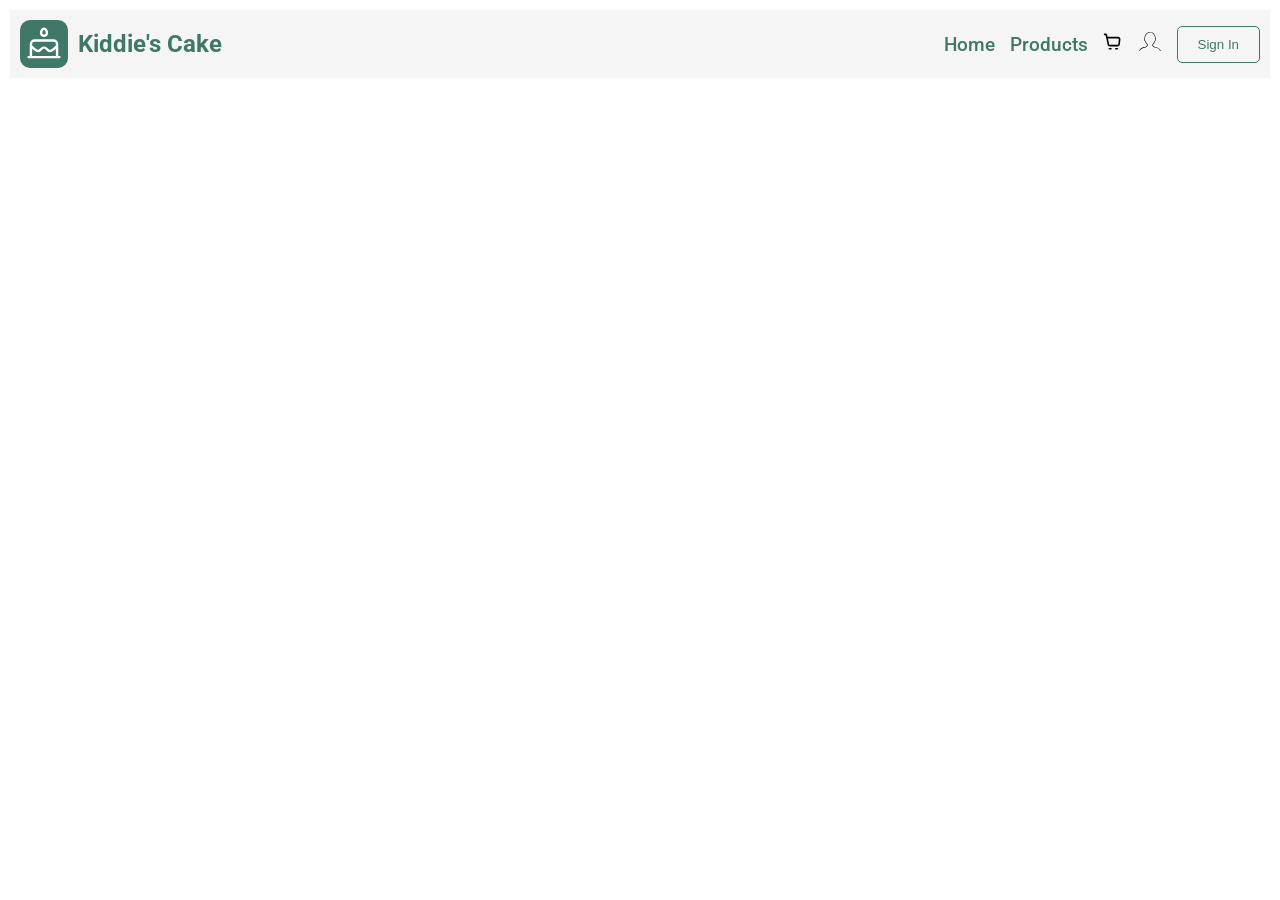
==== week3/index.html @ 2b9ae9e9 "class2: working on kiddie's cake header navigation" ====
<!doctype html>
<html lang="en">
  <head>
    <meta charset="UTF-8" />
    <meta name="viewport" content="width=device-width, initial-scale=1.0" />
    <title>Kiddie's Cake</title>
    <link rel="stylesheet" href="style.css" />

  </head>
  <body>
    <header>
      <div class="business-logo">
        <svg
          xmlns="http://www.w3.org/2000/svg"
          width="3em"
          height="3em"
          viewBox="0 0 16 16"
        >
          <path d="M0 0h16v16H0z" fill="none" />
          <path
            fill="#fff"
            d="M6.814 1.667C7.076 1.32 7.482 1 8 1s.924.32 1.186.667c.269.355.45.813.51 1.267c.06.45.01.96-.267 1.375C9.134 4.75 8.639 5 8 5c-.64 0-1.134-.25-1.429-.691c-.276-.416-.327-.926-.267-1.375c.06-.454.241-.912.51-1.267m.59 2.087c.08.12.236.246.596.246s.516-.125.596-.246c.099-.147.148-.387.108-.688a1.75 1.75 0 0 0-.315-.796C8.226 2.055 8.082 2 8 2s-.226.055-.389.27a1.75 1.75 0 0 0-.315.796c-.04.3.01.54.108.688M2 8a2 2 0 0 1 2-2h8a2 2 0 0 1 2 2v5h.5a.5.5 0 0 1 0 1h-13a.5.5 0 0 1 0-1H2zm1 5h10v-2.98q-.135.125-.28.254c-.32.284-.685.58-1.049.806c-.344.215-.763.42-1.171.42c-.728 0-1.192-.51-1.495-.844l-.062-.067C8.588 10.203 8.358 10 8 10s-.588.203-.943.589l-.062.067c-.303.334-.767.844-1.495.844c-.394 0-.807-.21-1.14-.421a9 9 0 0 1-1.049-.802A15 15 0 0 1 3 9.997zm0-4.4a17 17 0 0 0 .969.923c.306.267.629.524.924.71c.32.202.521.267.607.267c.258 0 .432-.166.821-.589l.003-.003C6.66 9.544 7.16 9 8 9s1.34.544 1.676.908l.003.003c.39.423.563.589.821.589c.11 0 .326-.07.641-.268a7 7 0 0 0 .916-.706a14 14 0 0 0 .943-.92V8a1 1 0 0 0-1-1H4a1 1 0 0 0-1 1z"
          />
        </svg>
        <h1>Kiddie's Cake</h1>
      </div>

      <!-- navigations -->
      <nav>
        <ul>
          <li>
            <a href="" class="">Home</a>
          </li>
          <li>
            <a href="">Products</a>
          </li>

          <li>
            <a href="">
              <svg
                xmlns="http://www.w3.org/2000/svg"
                width="1em"
                height="1em"
                viewBox="0 0 24 24"
              >
                <path d="M0 0h24v24H0z" fill="none" />
                <g
                  fill="none"
                  stroke="#000"
                  stroke-linejoin="round"
                  stroke-width="2"
                >
                  <path
                    d="M5 7h13.79a2 2 0 0 1 1.99 2.199l-.6 6A2 2 0 0 1 18.19 17H8.64a2 2 0 0 1-1.962-1.608z"
                  />
                  <path
                    stroke-linecap="round"
                    d="m5 7l-.81-3.243A1 1 0 0 0 3.22 3H2m6 18h2m6 0h2"
                  />
                </g>
              </svg>
            </a>
          </li>

          <li>
            <a href="">
              <svg
                xmlns="http://www.w3.org/2000/svg"
                width="1.25em"
                height="1em"
                viewBox="0 0 36 32"
              >
                <path d="M0 0h36v32H0z" fill="none" />
                <path
                  fill="#000"
                  d="M.5 31.983a.503.503 0 0 0 .612-.354c1.03-3.843 5.216-4.839 7.718-5.435c.627-.149 1.122-.267 1.444-.406c2.85-1.237 3.779-3.227 4.057-4.679a.5.5 0 0 0-.165-.473c-1.484-1.281-2.736-3.204-3.526-5.416a.5.5 0 0 0-.103-.171c-1.045-1.136-1.645-2.337-1.645-3.294c0-.559.211-.934.686-1.217a.5.5 0 0 0 .243-.408C10.042 5.036 13.67 1.026 18.12 1l.107.007c4.472.062 8.077 4.158 8.206 9.324a.5.5 0 0 0 .178.369c.313.265.459.601.459 1.057c0 .801-.427 1.786-1.201 2.772a.5.5 0 0 0-.084.158c-.8 2.536-2.236 4.775-3.938 6.145a.5.5 0 0 0-.178.483c.278 1.451 1.207 3.44 4.057 4.679c.337.146.86.26 1.523.403c2.477.536 6.622 1.435 7.639 5.232a.5.5 0 0 0 .966-.26c-1.175-4.387-5.871-5.404-8.393-5.95c-.585-.127-1.09-.236-1.336-.344c-1.86-.808-3.006-2.039-3.411-3.665c1.727-1.483 3.172-3.771 3.998-6.337c.877-1.14 1.359-2.314 1.359-3.317c0-.669-.216-1.227-.644-1.663C27.189 4.489 23.19.076 18.227.005l-.149-.002c-4.873.026-8.889 4.323-9.24 9.83c-.626.46-.944 1.105-.944 1.924c0 1.183.669 2.598 1.84 3.896c.809 2.223 2.063 4.176 3.556 5.543c-.403 1.632-1.55 2.867-3.414 3.676c-.241.105-.721.22-1.277.352c-2.541.604-7.269 1.729-8.453 6.147a.5.5 0 0 0 .354.612"
                />
              </svg>
            </a>
          </li>
          <li>
            <button class="btn btn-ghost">Sign In</button>
          </li>
        </ul>
      </nav>
    </header>
  </body>
</html>
---- week3/style.css ----
@import url('https://fonts.googleapis.com/css2?family=Roboto:ital,wght@0,100..900;1,100..900&display=swap');

* {
  padding: 0;
  margin: 0;
  box-sizing: border-box;
}

:root{
  --color-primary: #3f7869;
}


/* reusables stayles */
.btn{
  display: inline-block;
  padding: 10px 20px;
  background-color: var(--color-primary);
  color: #fff;
  text-decoration: none;
  border-radius: 5px;
  border: none;
}
.btn-ghost{
  background-color: transparent;
  color: var(--color-primary);
  border: 1px solid var(--color-primary);
}


body {
  font-size: 16px;
  padding: 10px;
  font-family: "Roboto", sans-serif;
  font-optical-sizing: auto;
  font-weight: 400;
  font-style: normal;
  font-variation-settings: "wdth" 100;
}

header {
  padding: 10px;
  display: flex;
  justify-content: space-between;
  align-items: center;
  background-color: #f5f5f5;
}
header a {
  font-size: 2rem;
}
.business-logo{
  display: flex;
  align-items: center;
  gap: 10px;
}
.business-logo svg{
  background-color: var(--color-primary);
  border-radius: 10px;
  padding: 5px
}
.business-logo h1{
  font-size: 1.5rem;
  color: var(--color-primary);
}

nav ul{
  display: flex;
  gap: 15px;
}

nav ul li{
  list-style: none;
  display: inline-block;
  align-self: center;
}

nav ul li a{
  text-decoration: none;
  color: var(--color-primary);
  font-size: 1.2rem;
  font-weight: 500;
  /* transition: all 0.3s ease-in-out; */
}
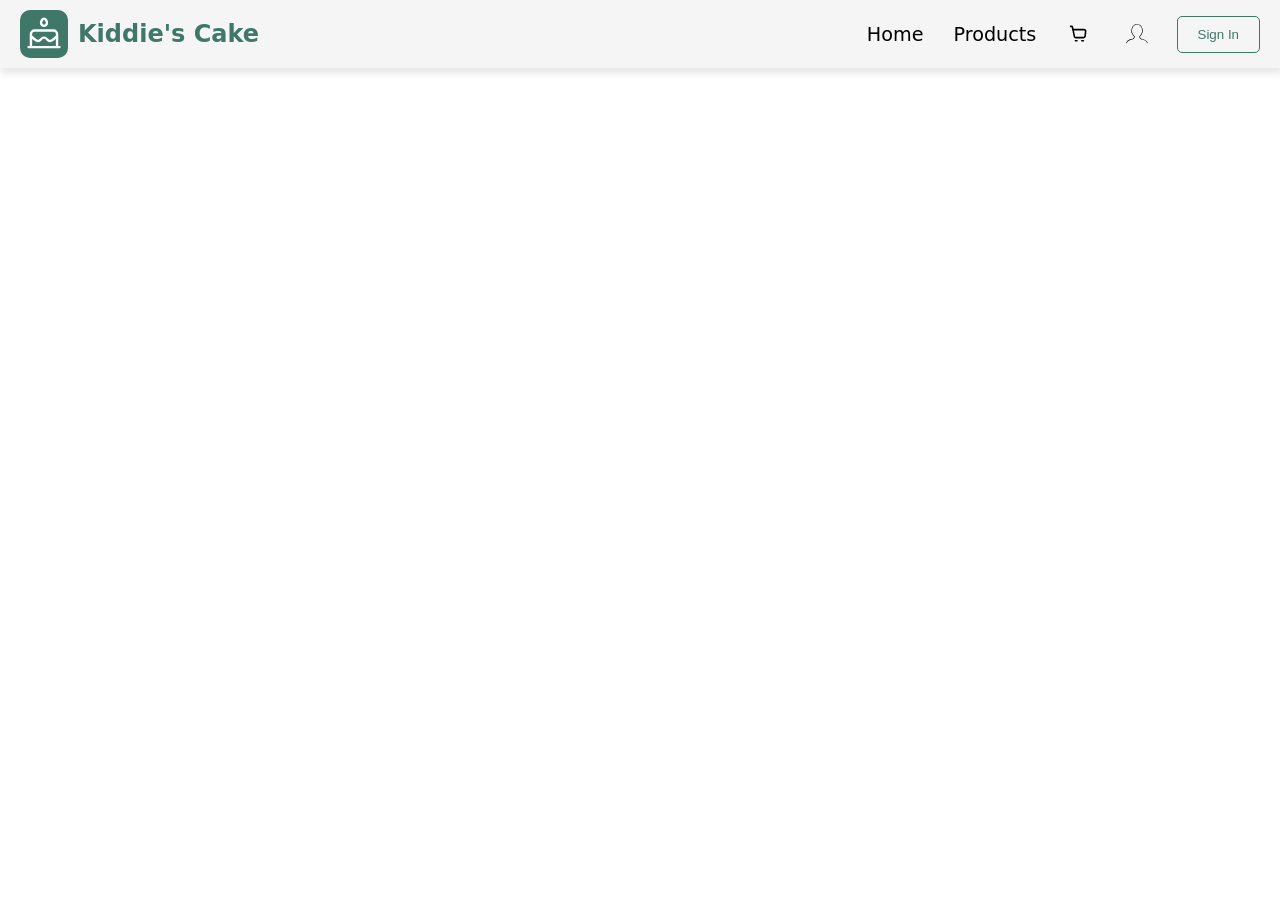
==== commit 5bdfeab3: "class3: psudo classes and element" ====
--- a/week3/index.html
+++ b/week3/index.html
@@ -5,84 +5,84 @@
     <meta name="viewport" content="width=device-width, initial-scale=1.0" />
     <title>Kiddie's Cake</title>
     <link rel="stylesheet" href="style.css" />
-
   </head>
   <body>
     <header>
-      <div class="business-logo">
-        <svg
-          xmlns="http://www.w3.org/2000/svg"
-          width="3em"
-          height="3em"
-          viewBox="0 0 16 16"
-        >
-          <path d="M0 0h16v16H0z" fill="none" />
-          <path
-            fill="#fff"
-            d="M6.814 1.667C7.076 1.32 7.482 1 8 1s.924.32 1.186.667c.269.355.45.813.51 1.267c.06.45.01.96-.267 1.375C9.134 4.75 8.639 5 8 5c-.64 0-1.134-.25-1.429-.691c-.276-.416-.327-.926-.267-1.375c.06-.454.241-.912.51-1.267m.59 2.087c.08.12.236.246.596.246s.516-.125.596-.246c.099-.147.148-.387.108-.688a1.75 1.75 0 0 0-.315-.796C8.226 2.055 8.082 2 8 2s-.226.055-.389.27a1.75 1.75 0 0 0-.315.796c-.04.3.01.54.108.688M2 8a2 2 0 0 1 2-2h8a2 2 0 0 1 2 2v5h.5a.5.5 0 0 1 0 1h-13a.5.5 0 0 1 0-1H2zm1 5h10v-2.98q-.135.125-.28.254c-.32.284-.685.58-1.049.806c-.344.215-.763.42-1.171.42c-.728 0-1.192-.51-1.495-.844l-.062-.067C8.588 10.203 8.358 10 8 10s-.588.203-.943.589l-.062.067c-.303.334-.767.844-1.495.844c-.394 0-.807-.21-1.14-.421a9 9 0 0 1-1.049-.802A15 15 0 0 1 3 9.997zm0-4.4a17 17 0 0 0 .969.923c.306.267.629.524.924.71c.32.202.521.267.607.267c.258 0 .432-.166.821-.589l.003-.003C6.66 9.544 7.16 9 8 9s1.34.544 1.676.908l.003.003c.39.423.563.589.821.589c.11 0 .326-.07.641-.268a7 7 0 0 0 .916-.706a14 14 0 0 0 .943-.92V8a1 1 0 0 0-1-1H4a1 1 0 0 0-1 1z"
-          />
-        </svg>
-        <h1>Kiddie's Cake</h1>
-      </div>
-
-      <!-- navigations -->
-      <nav>
-        <ul>
-          <li>
-            <a href="" class="">Home</a>
-          </li>
-          <li>
-            <a href="">Products</a>
-          </li>
-
-          <li>
-            <a href="">
-              <svg
-                xmlns="http://www.w3.org/2000/svg"
-                width="1em"
-                height="1em"
-                viewBox="0 0 24 24"
-              >
-                <path d="M0 0h24v24H0z" fill="none" />
-                <g
-                  fill="none"
-                  stroke="#000"
-                  stroke-linejoin="round"
-                  stroke-width="2"
+        
+        <div class="business-logo">
+          <svg
+            xmlns="http://www.w3.org/2000/svg"
+            width="3em"
+            height="3em"
+            viewBox="0 0 16 16"
+          >
+            <path d="M0 0h16v16H0z" fill="none" />
+            <path
+              fill="#fff"
+              d="M6.814 1.667C7.076 1.32 7.482 1 8 1s.924.32 1.186.667c.269.355.45.813.51 1.267c.06.45.01.96-.267 1.375C9.134 4.75 8.639 5 8 5c-.64 0-1.134-.25-1.429-.691c-.276-.416-.327-.926-.267-1.375c.06-.454.241-.912.51-1.267m.59 2.087c.08.12.236.246.596.246s.516-.125.596-.246c.099-.147.148-.387.108-.688a1.75 1.75 0 0 0-.315-.796C8.226 2.055 8.082 2 8 2s-.226.055-.389.27a1.75 1.75 0 0 0-.315.796c-.04.3.01.54.108.688M2 8a2 2 0 0 1 2-2h8a2 2 0 0 1 2 2v5h.5a.5.5 0 0 1 0 1h-13a.5.5 0 0 1 0-1H2zm1 5h10v-2.98q-.135.125-.28.254c-.32.284-.685.58-1.049.806c-.344.215-.763.42-1.171.42c-.728 0-1.192-.51-1.495-.844l-.062-.067C8.588 10.203 8.358 10 8 10s-.588.203-.943.589l-.062.067c-.303.334-.767.844-1.495.844c-.394 0-.807-.21-1.14-.421a9 9 0 0 1-1.049-.802A15 15 0 0 1 3 9.997zm0-4.4a17 17 0 0 0 .969.923c.306.267.629.524.924.71c.32.202.521.267.607.267c.258 0 .432-.166.821-.589l.003-.003C6.66 9.544 7.16 9 8 9s1.34.544 1.676.908l.003.003c.39.423.563.589.821.589c.11 0 .326-.07.641-.268a7 7 0 0 0 .916-.706a14 14 0 0 0 .943-.92V8a1 1 0 0 0-1-1H4a1 1 0 0 0-1 1z"
+            />
+          </svg>
+          <h1 class="">Kiddie's Cake</h1>
+        </div>
+  
+        <!-- navigations -->
+        <nav>
+          <ul>
+            <li>
+              <a href="" class="">Home</a>
+            </li>
+            <li>
+              <a href="">Products</a>
+            </li>
+  
+            <li>
+              <a href="" class="box-hover">
+                <svg
+                  xmlns="http://www.w3.org/2000/svg"
+                  width="1em"
+                  height="1em"
+                  viewBox="0 0 24 24"
                 >
+                  <path d="M0 0h24v24H0z" fill="none" />
+                  <g
+                    fill="none"
+                    stroke="#000"
+                    stroke-linejoin="round"
+                    stroke-width="2"
+                  >
+                    <path
+                      d="M5 7h13.79a2 2 0 0 1 1.99 2.199l-.6 6A2 2 0 0 1 18.19 17H8.64a2 2 0 0 1-1.962-1.608z"
+                    />
+                    <path
+                      stroke-linecap="round"
+                      d="m5 7l-.81-3.243A1 1 0 0 0 3.22 3H2m6 18h2m6 0h2"
+                    />
+                  </g>
+                </svg>
+              </a>
+            </li>
+  
+            <li>
+              <a href="" class="box-hover">
+                <svg
+                  xmlns="http://www.w3.org/2000/svg"
+                  width="1.25em"
+                  height="1em"
+                  viewBox="0 0 36 32"
+                >
+                  <path d="M0 0h36v32H0z" fill="none" />
                   <path
-                    d="M5 7h13.79a2 2 0 0 1 1.99 2.199l-.6 6A2 2 0 0 1 18.19 17H8.64a2 2 0 0 1-1.962-1.608z"
+                    fill="#000"
+                    d="M.5 31.983a.503.503 0 0 0 .612-.354c1.03-3.843 5.216-4.839 7.718-5.435c.627-.149 1.122-.267 1.444-.406c2.85-1.237 3.779-3.227 4.057-4.679a.5.5 0 0 0-.165-.473c-1.484-1.281-2.736-3.204-3.526-5.416a.5.5 0 0 0-.103-.171c-1.045-1.136-1.645-2.337-1.645-3.294c0-.559.211-.934.686-1.217a.5.5 0 0 0 .243-.408C10.042 5.036 13.67 1.026 18.12 1l.107.007c4.472.062 8.077 4.158 8.206 9.324a.5.5 0 0 0 .178.369c.313.265.459.601.459 1.057c0 .801-.427 1.786-1.201 2.772a.5.5 0 0 0-.084.158c-.8 2.536-2.236 4.775-3.938 6.145a.5.5 0 0 0-.178.483c.278 1.451 1.207 3.44 4.057 4.679c.337.146.86.26 1.523.403c2.477.536 6.622 1.435 7.639 5.232a.5.5 0 0 0 .966-.26c-1.175-4.387-5.871-5.404-8.393-5.95c-.585-.127-1.09-.236-1.336-.344c-1.86-.808-3.006-2.039-3.411-3.665c1.727-1.483 3.172-3.771 3.998-6.337c.877-1.14 1.359-2.314 1.359-3.317c0-.669-.216-1.227-.644-1.663C27.189 4.489 23.19.076 18.227.005l-.149-.002c-4.873.026-8.889 4.323-9.24 9.83c-.626.46-.944 1.105-.944 1.924c0 1.183.669 2.598 1.84 3.896c.809 2.223 2.063 4.176 3.556 5.543c-.403 1.632-1.55 2.867-3.414 3.676c-.241.105-.721.22-1.277.352c-2.541.604-7.269 1.729-8.453 6.147a.5.5 0 0 0 .354.612"
                   />
-                  <path
-                    stroke-linecap="round"
-                    d="m5 7l-.81-3.243A1 1 0 0 0 3.22 3H2m6 18h2m6 0h2"
-                  />
-                </g>
-              </svg>
-            </a>
-          </li>
-
-          <li>
-            <a href="">
-              <svg
-                xmlns="http://www.w3.org/2000/svg"
-                width="1.25em"
-                height="1em"
-                viewBox="0 0 36 32"
-              >
-                <path d="M0 0h36v32H0z" fill="none" />
-                <path
-                  fill="#000"
-                  d="M.5 31.983a.503.503 0 0 0 .612-.354c1.03-3.843 5.216-4.839 7.718-5.435c.627-.149 1.122-.267 1.444-.406c2.85-1.237 3.779-3.227 4.057-4.679a.5.5 0 0 0-.165-.473c-1.484-1.281-2.736-3.204-3.526-5.416a.5.5 0 0 0-.103-.171c-1.045-1.136-1.645-2.337-1.645-3.294c0-.559.211-.934.686-1.217a.5.5 0 0 0 .243-.408C10.042 5.036 13.67 1.026 18.12 1l.107.007c4.472.062 8.077 4.158 8.206 9.324a.5.5 0 0 0 .178.369c.313.265.459.601.459 1.057c0 .801-.427 1.786-1.201 2.772a.5.5 0 0 0-.084.158c-.8 2.536-2.236 4.775-3.938 6.145a.5.5 0 0 0-.178.483c.278 1.451 1.207 3.44 4.057 4.679c.337.146.86.26 1.523.403c2.477.536 6.622 1.435 7.639 5.232a.5.5 0 0 0 .966-.26c-1.175-4.387-5.871-5.404-8.393-5.95c-.585-.127-1.09-.236-1.336-.344c-1.86-.808-3.006-2.039-3.411-3.665c1.727-1.483 3.172-3.771 3.998-6.337c.877-1.14 1.359-2.314 1.359-3.317c0-.669-.216-1.227-.644-1.663C27.189 4.489 23.19.076 18.227.005l-.149-.002c-4.873.026-8.889 4.323-9.24 9.83c-.626.46-.944 1.105-.944 1.924c0 1.183.669 2.598 1.84 3.896c.809 2.223 2.063 4.176 3.556 5.543c-.403 1.632-1.55 2.867-3.414 3.676c-.241.105-.721.22-1.277.352c-2.541.604-7.269 1.729-8.453 6.147a.5.5 0 0 0 .354.612"
-                />
-              </svg>
-            </a>
-          </li>
-          <li>
-            <button class="btn btn-ghost">Sign In</button>
-          </li>
-        </ul>
-      </nav>
+                </svg>
+              </a>
+            </li>
+            <li>
+              <button class="btn btn-ghost">Sign In</button>
+            </li>
+          </ul>
+        </nav>
     </header>
   </body>
 </html>
--- a/week3/style.css
+++ b/week3/style.css
@@ -1,4 +1,4 @@
-@import url('https://fonts.googleapis.com/css2?family=Roboto:ital,wght@0,100..900;1,100..900&display=swap');
+@import url("https://fonts.googleapis.com/css2?family=Roboto:ital,wght@0,100..900;1,100..900&display=swap");
 
 * {
   padding: 0;
@@ -6,31 +6,22 @@
   box-sizing: border-box;
 }
 
+/* :root {
+  --color-primary: #3f7869;
+} */
+
 :root{
   --color-primary: #3f7869;
+  --secindary-color: #ffca1d;
+  --neutral-color: #ffffff;
+  --black: #000000;
+
+  --rounded-sm: 5px;
+  --rounded-md: 10px;
+  --rounded-full: 9999px;
 }
 
-
-/* reusables stayles */
-.btn{
-  display: inline-block;
-  padding: 10px 20px;
-  background-color: var(--color-primary);
-  color: #fff;
-  text-decoration: none;
-  border-radius: 5px;
-  border: none;
-}
-.btn-ghost{
-  background-color: transparent;
-  color: var(--color-primary);
-  border: 1px solid var(--color-primary);
-}
-
-
-body {
-  font-size: 16px;
-  padding: 10px;
+.roboto {
   font-family: "Roboto", sans-serif;
   font-optical-sizing: auto;
   font-weight: 400;
@@ -38,47 +29,105 @@
   font-variation-settings: "wdth" 100;
 }
 
+/* reusables styles */
+.btn {
+  display: inline-block;
+  padding: 10px 20px;
+  background-color: var(--color-primary);
+  color: var(--neutral-color);
+  text-decoration: none;
+  border-radius: 5px;
+  border: none;
+}
+.btn-ghost {
+  background-color: transparent;
+  color: var(--color-primary);
+  border: 1px solid var(--color-primary);
+}
+
+
+html {
+  font-family:
+    ui-sans-serif,
+    system-ui,
+    sans-serif,
+    "Apple Color Emoji",
+    "Segoe UI Emoji",
+    Segoe UI Symbol,
+    "Noto Color Emoji";
+}
+
+body {
+  font-size: 16px;
+  font-optical-sizing: auto;
+  font-style: normal;
+  font-variation-settings: "wdth" 100;
+}
+
 header {
-  padding: 10px;
+  padding: 10px 20px;
   display: flex;
   justify-content: space-between;
   align-items: center;
   background-color: #f5f5f5;
+  box-shadow: 2px 3px 8px 2px #e5e5e5;
 }
 header a {
   font-size: 2rem;
 }
-.business-logo{
+.business-logo {
   display: flex;
   align-items: center;
   gap: 10px;
 }
-.business-logo svg{
+.business-logo svg {
   background-color: var(--color-primary);
   border-radius: 10px;
-  padding: 5px
+  padding: 5px;
 }
-.business-logo h1{
+.business-logo h1 {
   font-size: 1.5rem;
   color: var(--color-primary);
 }
+/* nav{
+  display: flex;
+  justify-self: flex-end;
+} */
 
-nav ul{
+nav ul {
   display: flex;
-  gap: 15px;
+  gap: 20px;
 }
 
-nav ul li{
+nav ul li {
   list-style: none;
   display: inline-block;
   align-self: center;
 }
 
-nav ul li a{
+nav ul li a {
   text-decoration: none;
-  color: var(--color-primary);
+  color: var(--black);
   font-size: 1.2rem;
   font-weight: 500;
-  /* transition: all 0.3s ease-in-out; */
+  /* transition: color 0.3s ease, font-weight 0.5s ease-in-out; */
+  transition: all 0.3s ease-in-out;
+  padding: 5px
+}
+nav ul li a:hover{
+  color: var(--color-primary);
 }
 
+.box-hover{
+  display: flex;
+  justify-content: center;
+  align-items: center;
+  padding: 8px;
+  transition: all 0.3s ease-in-out;
+  border-radius: var(--rounded-sm);
+}
+
+.box-hover:hover{
+  background-color: var(--secindary-color);
+}
+
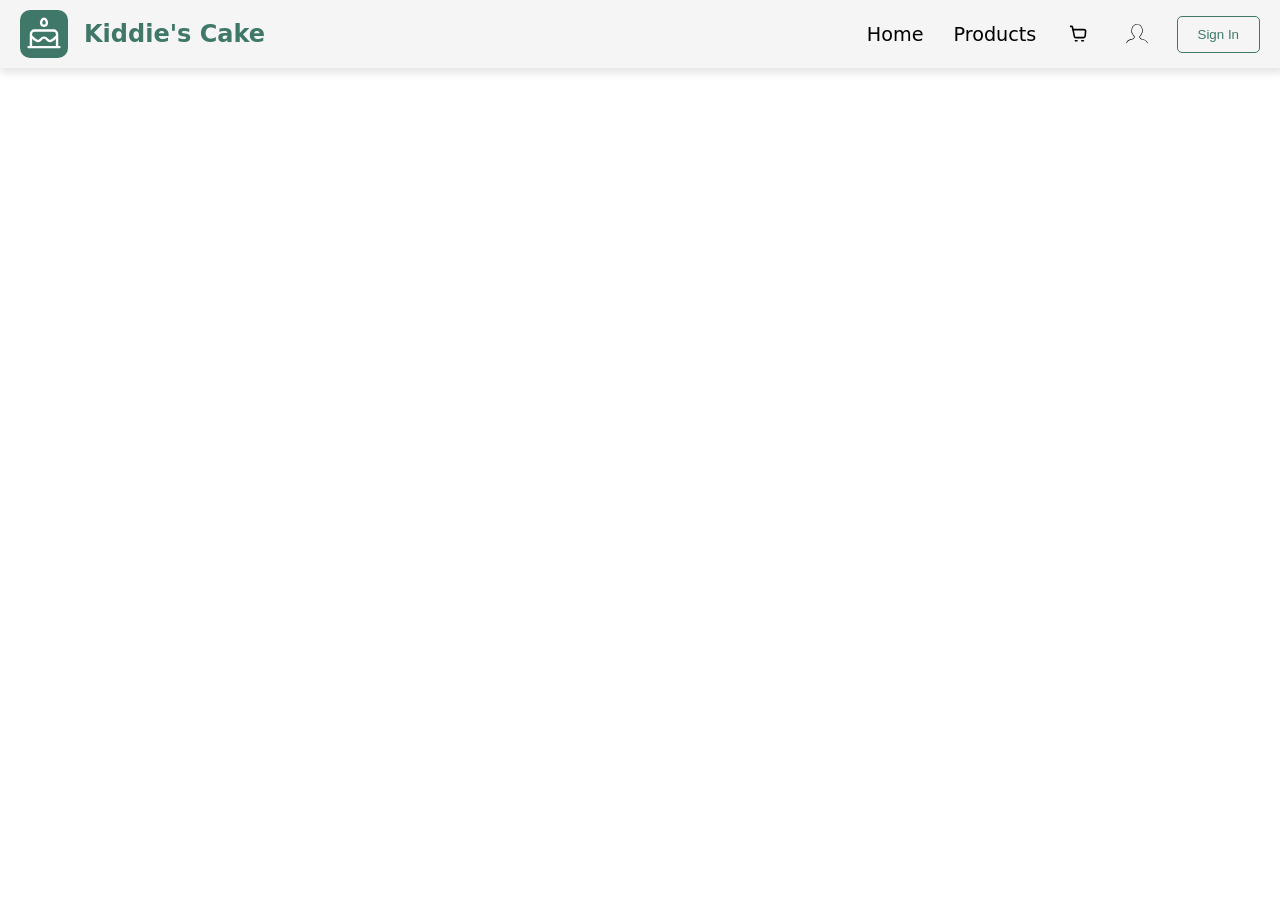
==== commit 8b02af0a: "class5: responsiveness" ====
--- a/week3/index.html
+++ b/week3/index.html
@@ -8,8 +8,8 @@
   </head>
   <body>
     <header>
-        
-        <div class="business-logo">
+      <div class="business-logo">
+        <div class="flex gap-1">
           <svg
             xmlns="http://www.w3.org/2000/svg"
             width="3em"
@@ -24,65 +24,81 @@
           </svg>
           <h1 class="">Kiddie's Cake</h1>
         </div>
-  
-        <!-- navigations -->
-        <nav>
-          <ul>
-            <li>
-              <a href="" class="">Home</a>
-            </li>
-            <li>
-              <a href="">Products</a>
-            </li>
-  
-            <li>
-              <a href="" class="box-hover">
-                <svg
-                  xmlns="http://www.w3.org/2000/svg"
-                  width="1em"
-                  height="1em"
-                  viewBox="0 0 24 24"
+
+        <div class="menu hidden">
+          <svg
+            xmlns="http://www.w3.org/2000/svg"
+            width="2em"
+            height="2em"
+            viewBox="0 0 512 512"
+          >
+            <path d="M0 0h512v512H0z" fill="none" />
+            <path
+              fill="#fff"
+              d="M80 96h352v32H80zm0 144h352v32H80zm0 144h352v32H80z"
+            />
+          </svg>
+        </div>
+      </div>
+
+      <!-- navigations -->
+      <nav id="nav_links" class="">
+        <ul>
+          <li>
+            <a href="" class="pseudo-underline">Home</a>
+          </li>
+          <li>
+            <a href="" class="pseudo-underline">Products</a>
+          </li>
+
+          <li>
+            <a href="" class="box-hover">
+              <svg
+                xmlns="http://www.w3.org/2000/svg"
+                width="1em"
+                height="1em"
+                viewBox="0 0 24 24"
+              >
+                <path d="M0 0h24v24H0z" fill="none" />
+                <g
+                  fill="none"
+                  stroke="#000"
+                  stroke-linejoin="round"
+                  stroke-width="2"
                 >
-                  <path d="M0 0h24v24H0z" fill="none" />
-                  <g
-                    fill="none"
-                    stroke="#000"
-                    stroke-linejoin="round"
-                    stroke-width="2"
-                  >
-                    <path
-                      d="M5 7h13.79a2 2 0 0 1 1.99 2.199l-.6 6A2 2 0 0 1 18.19 17H8.64a2 2 0 0 1-1.962-1.608z"
-                    />
-                    <path
-                      stroke-linecap="round"
-                      d="m5 7l-.81-3.243A1 1 0 0 0 3.22 3H2m6 18h2m6 0h2"
-                    />
-                  </g>
-                </svg>
-              </a>
-            </li>
-  
-            <li>
-              <a href="" class="box-hover">
-                <svg
-                  xmlns="http://www.w3.org/2000/svg"
-                  width="1.25em"
-                  height="1em"
-                  viewBox="0 0 36 32"
-                >
-                  <path d="M0 0h36v32H0z" fill="none" />
                   <path
-                    fill="#000"
-                    d="M.5 31.983a.503.503 0 0 0 .612-.354c1.03-3.843 5.216-4.839 7.718-5.435c.627-.149 1.122-.267 1.444-.406c2.85-1.237 3.779-3.227 4.057-4.679a.5.5 0 0 0-.165-.473c-1.484-1.281-2.736-3.204-3.526-5.416a.5.5 0 0 0-.103-.171c-1.045-1.136-1.645-2.337-1.645-3.294c0-.559.211-.934.686-1.217a.5.5 0 0 0 .243-.408C10.042 5.036 13.67 1.026 18.12 1l.107.007c4.472.062 8.077 4.158 8.206 9.324a.5.5 0 0 0 .178.369c.313.265.459.601.459 1.057c0 .801-.427 1.786-1.201 2.772a.5.5 0 0 0-.084.158c-.8 2.536-2.236 4.775-3.938 6.145a.5.5 0 0 0-.178.483c.278 1.451 1.207 3.44 4.057 4.679c.337.146.86.26 1.523.403c2.477.536 6.622 1.435 7.639 5.232a.5.5 0 0 0 .966-.26c-1.175-4.387-5.871-5.404-8.393-5.95c-.585-.127-1.09-.236-1.336-.344c-1.86-.808-3.006-2.039-3.411-3.665c1.727-1.483 3.172-3.771 3.998-6.337c.877-1.14 1.359-2.314 1.359-3.317c0-.669-.216-1.227-.644-1.663C27.189 4.489 23.19.076 18.227.005l-.149-.002c-4.873.026-8.889 4.323-9.24 9.83c-.626.46-.944 1.105-.944 1.924c0 1.183.669 2.598 1.84 3.896c.809 2.223 2.063 4.176 3.556 5.543c-.403 1.632-1.55 2.867-3.414 3.676c-.241.105-.721.22-1.277.352c-2.541.604-7.269 1.729-8.453 6.147a.5.5 0 0 0 .354.612"
+                    d="M5 7h13.79a2 2 0 0 1 1.99 2.199l-.6 6A2 2 0 0 1 18.19 17H8.64a2 2 0 0 1-1.962-1.608z"
                   />
-                </svg>
-              </a>
-            </li>
-            <li>
-              <button class="btn btn-ghost">Sign In</button>
-            </li>
-          </ul>
-        </nav>
+                  <path
+                    stroke-linecap="round"
+                    d="m5 7l-.81-3.243A1 1 0 0 0 3.22 3H2m6 18h2m6 0h2"
+                  />
+                </g>
+              </svg>
+            </a>
+          </li>
+
+          <li>
+            <a href="" class="box-hover">
+              <svg
+                xmlns="http://www.w3.org/2000/svg"
+                width="1.25em"
+                height="1em"
+                viewBox="0 0 36 32"
+              >
+                <path d="M0 0h36v32H0z" fill="none" />
+                <path
+                  fill="#000"
+                  d="M.5 31.983a.503.503 0 0 0 .612-.354c1.03-3.843 5.216-4.839 7.718-5.435c.627-.149 1.122-.267 1.444-.406c2.85-1.237 3.779-3.227 4.057-4.679a.5.5 0 0 0-.165-.473c-1.484-1.281-2.736-3.204-3.526-5.416a.5.5 0 0 0-.103-.171c-1.045-1.136-1.645-2.337-1.645-3.294c0-.559.211-.934.686-1.217a.5.5 0 0 0 .243-.408C10.042 5.036 13.67 1.026 18.12 1l.107.007c4.472.062 8.077 4.158 8.206 9.324a.5.5 0 0 0 .178.369c.313.265.459.601.459 1.057c0 .801-.427 1.786-1.201 2.772a.5.5 0 0 0-.084.158c-.8 2.536-2.236 4.775-3.938 6.145a.5.5 0 0 0-.178.483c.278 1.451 1.207 3.44 4.057 4.679c.337.146.86.26 1.523.403c2.477.536 6.622 1.435 7.639 5.232a.5.5 0 0 0 .966-.26c-1.175-4.387-5.871-5.404-8.393-5.95c-.585-.127-1.09-.236-1.336-.344c-1.86-.808-3.006-2.039-3.411-3.665c1.727-1.483 3.172-3.771 3.998-6.337c.877-1.14 1.359-2.314 1.359-3.317c0-.669-.216-1.227-.644-1.663C27.189 4.489 23.19.076 18.227.005l-.149-.002c-4.873.026-8.889 4.323-9.24 9.83c-.626.46-.944 1.105-.944 1.924c0 1.183.669 2.598 1.84 3.896c.809 2.223 2.063 4.176 3.556 5.543c-.403 1.632-1.55 2.867-3.414 3.676c-.241.105-.721.22-1.277.352c-2.541.604-7.269 1.729-8.453 6.147a.5.5 0 0 0 .354.612"
+                />
+              </svg>
+            </a>
+          </li>
+          <li>
+            <button class="btn btn-ghost">Sign In</button>
+          </li>
+        </ul>
+      </nav>
     </header>
   </body>
 </html>
--- a/week3/style.css
+++ b/week3/style.css
@@ -6,15 +6,12 @@
   box-sizing: border-box;
 }
 
-/* :root {
-  --color-primary: #3f7869;
-} */
-
-:root{
-  --color-primary: #3f7869;
-  --secindary-color: #ffca1d;
+:root {
+  --primary-color: #3f7869;
+  --secondary-color: #f5c115;
   --neutral-color: #ffffff;
   --black: #000000;
+  --danger: #dc3545;
 
   --rounded-sm: 5px;
   --rounded-md: 10px;
@@ -30,10 +27,12 @@
 }
 
 /* reusables styles */
+
+/* button styles */
 .btn {
   display: inline-block;
   padding: 10px 20px;
-  background-color: var(--color-primary);
+  background-color: var(--primary-color);
   color: var(--neutral-color);
   text-decoration: none;
   border-radius: 5px;
@@ -41,10 +40,46 @@
 }
 .btn-ghost {
   background-color: transparent;
-  color: var(--color-primary);
-  border: 1px solid var(--color-primary);
-}
-
+  color: var(--primary-color);
+  border: 1px solid var(--primary-color);
+}
+.btn-ghost:hover {
+  background-color: var(--secondary-color);
+  color: var(--neutral-color);
+}
+.btn-secondary {
+  background-color: var(--secondary-color);
+  color: var(--black);
+}
+.btn-secondary:hover {
+  background-color: var(--primary-color);
+  color: var(--neutral-color);
+}
+.btn-danger {
+  border: 1px solid var(--danger);
+  background-color: transparent;
+  color: var(--danger);
+}
+.btn-danger:hover {
+  background-color: #c82333;
+  color: var(--neutral-color);
+}
+.btn-rounded-full {
+  border-radius: var(--rounded-full);
+}
+
+/* visibility styles */
+.hidden {
+  display: none;
+}
+
+.flex {
+  display: flex;
+  align-items: center;
+}
+.gap-1 {
+  gap: 1rem;
+}
 
 html {
   font-family:
@@ -64,6 +99,7 @@
   font-variation-settings: "wdth" 100;
 }
 
+/* header section styles */
 header {
   padding: 10px 20px;
   display: flex;
@@ -81,18 +117,18 @@
   gap: 10px;
 }
 .business-logo svg {
-  background-color: var(--color-primary);
+  background-color: var(--primary-color);
   border-radius: 10px;
   padding: 5px;
 }
 .business-logo h1 {
   font-size: 1.5rem;
-  color: var(--color-primary);
-}
-/* nav{
-  display: flex;
-  justify-self: flex-end;
-} */
+  color: var(--primary-color);
+}
+
+#nav_links{
+  display: flex;
+}
 
 nav ul {
   display: flex;
@@ -106,28 +142,94 @@
 }
 
 nav ul li a {
+  position: relative;
   text-decoration: none;
   color: var(--black);
   font-size: 1.2rem;
   font-weight: 500;
   /* transition: color 0.3s ease, font-weight 0.5s ease-in-out; */
   transition: all 0.3s ease-in-out;
-  padding: 5px
-}
-nav ul li a:hover{
-  color: var(--color-primary);
-}
-
-.box-hover{
+  padding: 5px;
+}
+nav ul li a:hover {
+  color: var(--primary-color);
+}
+/* 
+.pseudo-underline::before {
+  content: "";
+  width: 0;
+  height: 3px;
+  background-color: var(--primary-color);
+  position: absolute;
+  top: -3px;
+  left: 0;
+  right: 0;
+  transition: all 0.3s ease-in-out;
+}
+.pseudo-underline:hover::before {
+  width: 100%;
+} */
+
+.pseudo-underline::before {
+  content: "";
+  width: 5px;
+  height: 0;
+  background-color: var(--primary-color);
+  position: absolute;
+  top: 10px;
+  left: 0;
+  right: 5px;
+  transition: all 0.3s ease-in-out;
+}
+.pseudo-underline:hover::before {
+  height: 100%;
+}
+
+.box-hover {
   display: flex;
   justify-content: center;
   align-items: center;
   padding: 8px;
-  transition: all 0.3s ease-in-out;
   border-radius: var(--rounded-sm);
-}
-
-.box-hover:hover{
-  background-color: var(--secindary-color);
-}
-
+  transition: all 0.3s ease-in-out;
+}
+
+.box-hover:hover {
+  background-color: var(--secondary-color);
+}
+
+/* header media query style for smaller screens */
+@media screen and (max-width: 768px) {
+  header {
+    flex-direction: column;
+    align-items: flex-start;
+  }
+  .business-logo {
+    justify-content: space-between;
+    width: 100%;
+  }
+  .menu {
+    display: inline-block;
+  }
+
+  nav {
+    margin-top: 2rem;
+  }
+  nav ul {
+    flex-direction: column;
+    gap: 10px;
+    width: 100%;
+  }
+  nav ul li {
+    width: 100%;
+    align-self: flex-start;
+  }
+
+  .box-hover {
+    justify-content: flex-start;
+  }
+
+  #nav_links{
+    display: none;
+  }
+}
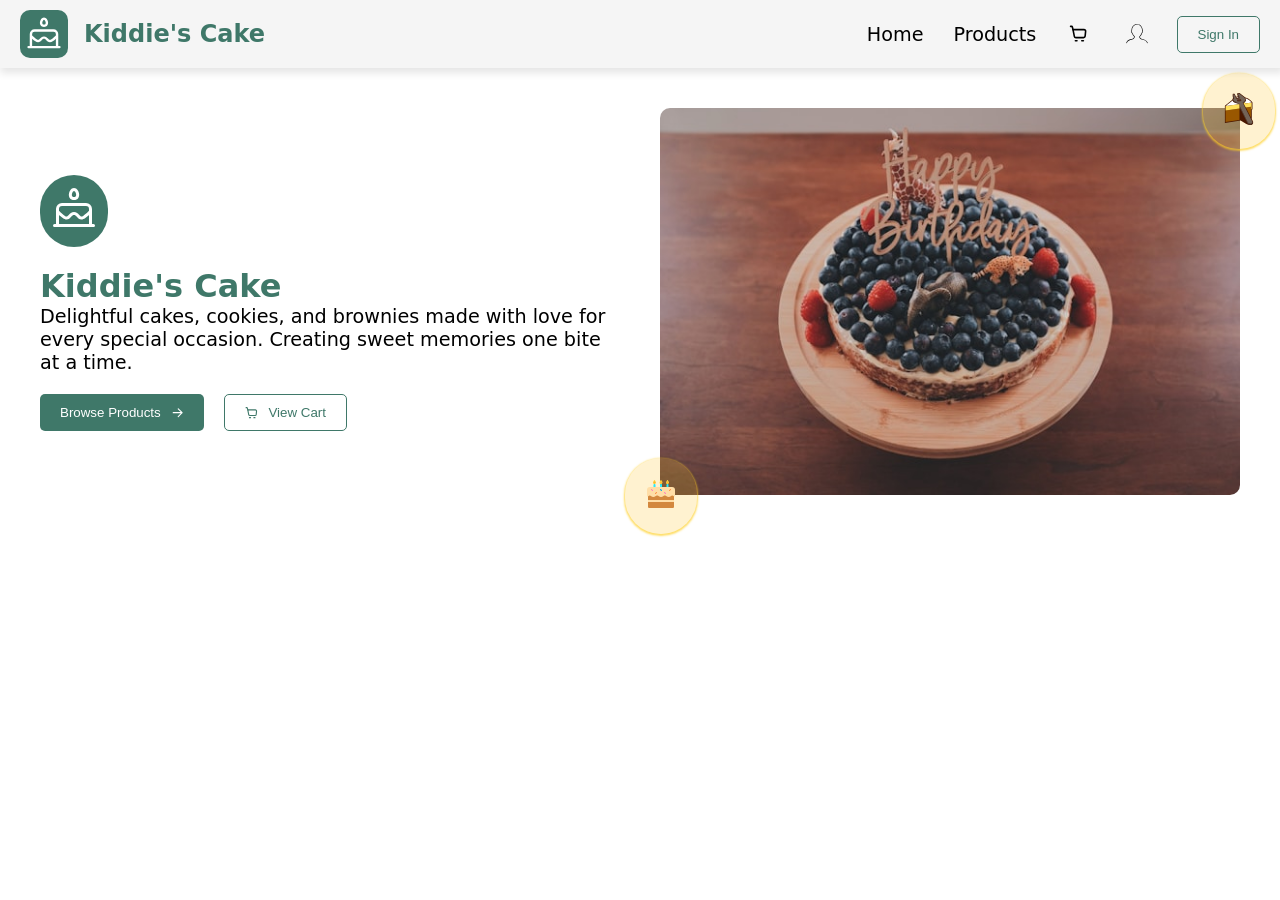
==== commit 6029fb5f: "class5: hero section completed" ====
--- a/week3/index.html
+++ b/week3/index.html
@@ -100,5 +100,175 @@
         </ul>
       </nav>
     </header>
+
+    <main>
+      <!-- Hero section -->
+      <section class="hero">
+        <!-- hero section icon (logo) -->
+        <div class="text-con">
+          <div class="icon">
+            <svg
+              xmlns="http://www.w3.org/2000/svg"
+              width="3em"
+              height="3em"
+              viewBox="0 0 16 16"
+            >
+              <path d="M0 0h16v16H0z" fill="none" />
+              <path
+                fill="#fff"
+                d="M6.814 1.667C7.076 1.32 7.482 1 8 1s.924.32 1.186.667c.269.355.45.813.51 1.267c.06.45.01.96-.267 1.375C9.134 4.75 8.639 5 8 5c-.64 0-1.134-.25-1.429-.691c-.276-.416-.327-.926-.267-1.375c.06-.454.241-.912.51-1.267m.59 2.087c.08.12.236.246.596.246s.516-.125.596-.246c.099-.147.148-.387.108-.688a1.75 1.75 0 0 0-.315-.796C8.226 2.055 8.082 2 8 2s-.226.055-.389.27a1.75 1.75 0 0 0-.315.796c-.04.3.01.54.108.688M2 8a2 2 0 0 1 2-2h8a2 2 0 0 1 2 2v5h.5a.5.5 0 0 1 0 1h-13a.5.5 0 0 1 0-1H2zm1 5h10v-2.98q-.135.125-.28.254c-.32.284-.685.58-1.049.806c-.344.215-.763.42-1.171.42c-.728 0-1.192-.51-1.495-.844l-.062-.067C8.588 10.203 8.358 10 8 10s-.588.203-.943.589l-.062.067c-.303.334-.767.844-1.495.844c-.394 0-.807-.21-1.14-.421a9 9 0 0 1-1.049-.802A15 15 0 0 1 3 9.997zm0-4.4a17 17 0 0 0 .969.923c.306.267.629.524.924.71c.32.202.521.267.607.267c.258 0 .432-.166.821-.589l.003-.003C6.66 9.544 7.16 9 8 9s1.34.544 1.676.908l.003.003c.39.423.563.589.821.589c.11 0 .326-.07.641-.268a7 7 0 0 0 .916-.706a14 14 0 0 0 .943-.92V8a1 1 0 0 0-1-1H4a1 1 0 0 0-1 1z"
+              />
+            </svg>
+          </div>
+
+          <!-- main hero section text content -->
+          <div class="text-content">
+            <h1>Kiddie's Cake</h1>
+            <p>
+              Delightful cakes, cookies, and brownies made with love for every
+              special occasion. Creating sweet memories one bite at a time.
+            </p>
+          </div>
+
+          <!-- Hero Action buttons -->
+          <div class="cta">
+            <button class="btn">
+              Browse Products
+              <svg
+                xmlns="http://www.w3.org/2000/svg"
+                width="1em"
+                height="1em"
+                viewBox="0 0 24 24"
+              >
+                <path d="M0 0h24v24H0z" fill="none" />
+                <path
+                  fill="none"
+                  stroke="#fff"
+                  stroke-linecap="round"
+                  stroke-linejoin="round"
+                  stroke-width="2"
+                  d="M4 12h16m-7-7l7 7l-7 7"
+                />
+              </svg>
+            </button>
+            <button class="btn btn-ghost">
+              <svg
+                xmlns="http://www.w3.org/2000/svg"
+                width="1em"
+                height="1em"
+                viewBox="0 0 24 24"
+              >
+                <path d="M0 0h24v24H0z" fill="none" />
+                <g
+                  fill="none"
+                  stroke="#3f7869"
+                  stroke-linejoin="round"
+                  stroke-width="2"
+                >
+                  <path
+                    d="M5 7h13.79a2 2 0 0 1 1.99 2.199l-.6 6A2 2 0 0 1 18.19 17H8.64a2 2 0 0 1-1.962-1.608z"
+                  />
+                  <path
+                    stroke-linecap="round"
+                    d="m5 7l-.81-3.243A1 1 0 0 0 3.22 3H2m6 18h2m6 0h2"
+                  />
+                </g>
+              </svg>
+              View Cart
+            </button>
+          </div>
+        </div>
+
+        <!-- right hero section image -->
+        <div class="img-con">
+          <img src="./cake.png" alt="Cake image" />
+          <div class="float top-right">
+            <svg
+              xmlns="http://www.w3.org/2000/svg"
+              width="2em"
+              height="2em"
+              viewBox="0 0 128 128"
+            >
+              <path d="M0 0h128v128H0z" fill="none" />
+              <path
+                fill="#4a1700"
+                d="M64.968 0a3 3 0 0 0-.46.032L57.03.995l.067 6.296l2.54 6.4c-1.595.09-3.13.226-4.541.44l-.79.119l-1.662 1.3l-6.325-12.847l-1.523.18c-.144.016-3.526.415-4.155.503c-.344.049-1.997.4-1.916 2.63h-.012l.05 6.922l1.641 9.296l-2.908.404v4.753L7.551 50.8v68.88l62.888-9.581l21.127 12.573c5.13 2.346 12.672 5.24 18.411 5.327c5.527-.134 9.646-2.627 10.472-7.206l-.06-5.67a10 10 0 0 0-.659-1.776l-.017-.034l-5.108-9.943l.566-.086v-34.92c.832-.524 1.5-1.272 1.965-2.211c.56-1.134.811-2.467.811-4.322V37.556l-.5-.76c-4.99-7.583-13.58-13.79-24.841-17.949a80 80 0 0 0-5.06-1.652c-.2-.263-.4-.528-.623-.752l-.092-.093L67.476 1.076C66.926.522 66.036 0 64.968 0"
+                color="#000"
+              />
+              <path
+                fill="#995700"
+                d="m111.8 54.927l-20.478 3.12L111.8 97.909zm-45.878 7.504l-55.529 8.031v-.086l-.132.02v45.745l55.66-8.48z"
+              />
+              <path
+                fill="#534741"
+                d="M59.245 2.97v3.906l5.606 14.104l.917-.13l2.197-.311zM40.888 6l.052 6.727l2.014 11.342l1.823-.257s-.958-3.952-1.92-8.151l-1.933-9.453c-.005-.045-.032-.168-.036-.209m-1.2 18.53l-.01 3.155l2.56 5.067c.577 1.172 7.08 4.759 11.997 7.364c2.033.948 5.364 1.823 8.193 2.466c-.015-.031-.465-.956-.47-.963c-.28-.572-1.112-1.076-1.112-1.076s-17.684-9.079-18.604-10.945zm50.495 2.345l-.025.022c.054.15-.076.432-.344.813c-.04.057-.128.148-.174.21c-.266.352-.581.74-1.014 1.208v.001l-.043.044c-1.01 1.088-2.37 2.408-3.757 3.702l-.001.001c-.237.221-.421.38-.657.596A237 237 0 0 1 80.94 36.4c-1.059.938-1.78 1.561-1.78 1.561s-.378.39-.065 1.025l.916 1.782c3.746-3.166 10.171-9.973 10.171-9.973zm-22.675 26.13v5.57l30.6 62.022c1.926 3.912 9.432 5.764 13.744 5.101c4.071-.625 6.091-2.903 6.452-5.235c-.029-.244-.015-3.044-.013-3.465h-.006c-.134 1.107-.674 2.132-1.47 2.996c-.058.064-.135.116-.197.178a8 8 0 0 1-.623.561a8.8 8.8 0 0 1-4.128 1.834c-1.084.166-2.333.143-3.626-.044c-3.85-.554-8.093-2.588-9.538-5.523c0 0-23.084-47.359-31.195-63.995"
+                color="#000"
+              />
+              <path
+                fill="#736357"
+                d="m64.81 2.181l-5.482.774l8.657 17.582l-14.31 2.02L45.05 5.038s-3.493.411-4.104.498c-.612.086 3.831 18.276 3.831 18.276l-5.09.718l2.555 5.068c.92 1.866 18.604 10.945 18.604 10.945s.831.504 1.113 1.076l.47.963l5.08 1.049v9.373l31.194 63.995c1.926 3.912 8.824 6.224 13.137 5.562c4.07-.625 7.885-4.308 5.943-8.254c0 0-38.375-74.687-38.688-75.321c-.312-.636.065-1.025.065-1.025s11.551-9.967 11-11.086l-2.913-5.92s-.873-1.985-1.864-2.983L66.002 2.677s-.49-.595-1.191-.496m5.647 23.254l3.221 6.157l-14.984 1.983l-2.82-6.195zm-3.494 1.735l-1.48.216s1.611.63 2.28 1.495c.712.923.518 2.248.313 2.87l1.477-.223c.103-.436.328-1.75-.44-2.928c-.77-1.179-2.15-1.43-2.15-1.43m-3.84.545l-1.48.216s1.611.63 2.28 1.495c.712.923.517 2.248.313 2.87l1.476-.223c.103-.436.329-1.75-.44-2.928c-.769-1.18-2.15-1.43-2.15-1.43m-3.94.544l-1.48.216s1.611.629 2.28 1.494c.712.923.517 2.249.313 2.87l1.476-.222c.103-.436.329-1.75-.44-2.93c-.769-1.178-2.15-1.428-2.15-1.428"
+                color="#000"
+              />
+              <path
+                fill="#fff"
+                d="M60.815 16.658a48 48 0 0 0-5.33.479l-1.487 1.162l.93 1.889l6.902-.974zm28.661 4.411l2.624 5.587v5.002l-.457.627c-.143.15-1.396 1.552-3.615 3.815c-1.141 1.164-.415 2.513.62 3.584c.977 1.013 2.444 1.906 2.444 1.906l23.53-3.123C109.331 30.2 99.693 24.55 89.475 21.07M38.59 30.32L10.459 52.282l55.512-7.346s-12.397-2.673-15.708-4.485c-9.062-4.959-9.572-5.99-9.942-6.741z"
+              />
+              <path
+                fill="#ffe05c"
+                d="m87.98 36.133l-5.31 5.166l.671 1.322l-.027.003c1.849 3.626 4.6 9.118 7.863 15.471l20.622-3.168V66.19c2.38-.09 2.777-2.146 2.777-4.357v-22.54c-1.555.145-3.3.277-4.545.366a321 321 0 0 1-7.463.443L91.092 41.59c-.438-.262-5.283-3.227-3.112-5.457m-22.058 8.804l-55.529 7.346v18.18l55.592-8.041zm-18.099 2.415s-11.516 2.331-20.397 3.426c-4.196.517-11.717.827-11.717.827z"
+              />
+            </svg>
+          </div>
+          <div class="float bottom-left">
+            <svg
+              xmlns="http://www.w3.org/2000/svg"
+              width="2em"
+              height="2em"
+              viewBox="0 0 32 32"
+            >
+              <path d="M0 0h32v32H0z" fill="none" />
+              <g fill="none">
+                <path
+                  fill="#26eafc"
+                  d="M8.5 10.998v-4.04c0-.29.12-.57.32-.77l.68-.67l.68.67c.2.2.32.48.32.77v4.04zm6.5 0v-4.04c0-.29.12-.57.32-.77l.68-.67l.68.67c.2.2.32.48.32.77v4.04zm6.5-4.04v4.04h2v-4.04c0-.29-.11-.57-.32-.77l-.68-.67l-.68.67c-.2.2-.32.48-.32.77"
+                />
+                <path
+                  fill="#fcd53f"
+                  d="m10.78 3.728l-.9-1.51a.45.45 0 0 0-.77 0l-.89 1.51c-.17.28-.25.61-.21.96c.08.69.63 1.24 1.32 1.31c.9.1 1.67-.6 1.67-1.49a1.7 1.7 0 0 0-.22-.78m6.5 0l-.89-1.51a.45.45 0 0 0-.77 0l-.89 1.51c-.17.27-.25.61-.21.96c.08.68.63 1.23 1.32 1.31c.9.1 1.67-.6 1.67-1.49c-.01-.28-.09-.55-.23-.78m5.61-1.51l.89 1.51c.14.23.22.5.22.78c0 .89-.76 1.59-1.67 1.49c-.68-.07-1.23-.62-1.31-1.31c-.04-.35.04-.69.21-.96l.89-1.51c.17-.29.6-.29.77 0"
+                />
+                <path
+                  fill="#ffb02e"
+                  d="m9.5 3.137l.61.78a.849.849 0 1 1-1.46.59c0-.23.09-.43.24-.59zm7.11.78l-.61-.78l-.61.79a.85.85 0 1 0 1.46.59c0-.24-.09-.44-.24-.6m6.5 0l-.61-.78l-.61.79a.85.85 0 1 0 1.46.59c0-.24-.09-.44-.24-.6"
+                />
+                <path
+                  fill="#d3883e"
+                  d="M27.75 29.998H4.25c-.69 0-1.25-.56-1.25-1.25v-13.75h26v13.75c0 .69-.56 1.25-1.25 1.25"
+                />
+                <path
+                  fill="#ffdea7"
+                  d="M2 12a3 3 0 0 1 3-3h22.01a3 3 0 0 1 3 3v5.557c0 .82-1.04 1.2-1.56.56c-.51-.63-1.43-.73-2.06-.23l-.24.19a4.01 4.01 0 0 1-4.93 0l-.46-.36c-.54-.42-1.29-.42-1.83 0l-.46.36a4.01 4.01 0 0 1-4.93 0l-.46-.36c-.54-.42-1.29-.42-1.83 0l-.46.36a4.01 4.01 0 0 1-4.93 0l-.24-.19c-.63-.49-1.55-.39-2.06.23c-.53.63-1.56.26-1.56-.56zm1 9.997h26v2H3z"
+                />
+                <path
+                  fill="#00a6ed"
+                  d="M15.15 11.15c-.2.2-.2.51 0 .71l.74.74c.2.2.51.2.71 0s.2-.51 0-.71l-.74-.74c-.2-.2-.52-.2-.71 0"
+                />
+                <path
+                  fill="#ff6dc6"
+                  d="M6.854 11.146a.5.5 0 0 0-.708.708l1 1a.5.5 0 0 0 .708-.708zm13 3a.5.5 0 0 0-.708.708l1 1a.5.5 0 0 0 .708-.708z"
+                />
+                <path
+                  fill="#ff822d"
+                  d="M25.854 11.854a.5.5 0 0 0-.708-.708l-1 1a.5.5 0 0 0 .708.708zm-14 3a.5.5 0 0 0-.708-.708l-1 1a.5.5 0 0 0 .708.708z"
+                />
+                <path
+                  fill="#00a6ed"
+                  d="M15.146 11.146a.5.5 0 0 1 .708 0l1 1a.5.5 0 0 1-.708.708l-1-1a.5.5 0 0 1 0-.708"
+                />
+              </g>
+            </svg>
+          </div>
+        </div>
+      </section>
+    </main>
   </body>
 </html>
--- a/week3/style.css
+++ b/week3/style.css
@@ -30,13 +30,21 @@
 
 /* button styles */
 .btn {
-  display: inline-block;
+  display: flex;
+  align-items: center;
   padding: 10px 20px;
   background-color: var(--primary-color);
   color: var(--neutral-color);
   text-decoration: none;
   border-radius: 5px;
   border: none;
+  transition: all 0.3s ease-in-out;
+  cursor: pointer;
+  gap: 10px;
+}
+.btn:hover {
+  background-color: var(--secondary-color);
+  color: var(--primary-color);
 }
 .btn-ghost {
   background-color: transparent;
@@ -233,3 +241,112 @@
     display: none;
   }
 }
+
+/* main style */
+/* main{
+  padding: 20px;
+} */
+
+/* hero section style */
+.hero {
+  display: grid;
+  grid-template-columns: 1fr 1fr;
+  place-items: center;
+  padding: 20px;
+}
+
+.text-con {
+  display: flex;
+  flex-direction: column;
+  gap: 20px;
+  padding: 20px;
+}
+
+.icon{
+  background-color: var(--primary-color);
+  border-radius: var(--rounded-full);
+  width: fit-content;
+  height: fit-content;
+  padding: 10px;
+}
+
+.text-content h1 {
+  font-size: 2rem;
+  color: var(--primary-color);
+  font-weight: bolder;
+}
+.text-content p {
+  font-size: 1.2rem;
+  color: var(--black);
+  font-weight: 500;
+}
+.cta{
+  display: flex;
+  gap: 20px;
+}
+.img-con{
+  position: relative;
+  padding: 20px;
+}
+
+.img-con img {
+  width: 100%;
+  height: auto;
+  border-radius: var(--rounded-md);
+}
+.float{
+  position: absolute;
+  width: fit-content;
+  height: fit-content;
+  padding: 20px;
+  border-radius: var(--rounded-full);
+  background-color: #ffc32b38;
+  box-shadow: 0 1px 2px 1px #ffd025b2;
+  /* animation-name: floatBounce;
+  animation-duration: 0.5s;
+  animation-iteration-count: infinite; */
+  animation: floatBounce 2s ease-in infinite;
+}
+.top-right{
+  top: -15px;
+  right: -15px;
+}
+.bottom-left{
+  bottom: -15px;
+  left: -15px;
+}
+@media screen and (max-width: 786px){
+  .hero{
+    display: flex;
+    flex-direction: column;
+    gap: 10px
+  }
+  .float{
+    padding: 10px;
+  }
+  .float svg{
+    height: 1.5em;
+    width: 1.5em;
+  }
+  .bottom-left{
+    left: 5px;
+    bottom: 5px;
+  }
+  .top-right{
+    right: 5px;
+    top: 5px;
+  }
+}
+
+
+@keyframes floatBounce {
+ 0% {
+  transform: translateY(0) scale(1);
+ }
+ 50% {
+  transform: translateY(-10px) scale(1.05);
+ }
+ 100% {
+  transform: translateY(0) scale(1);
+ }
+}
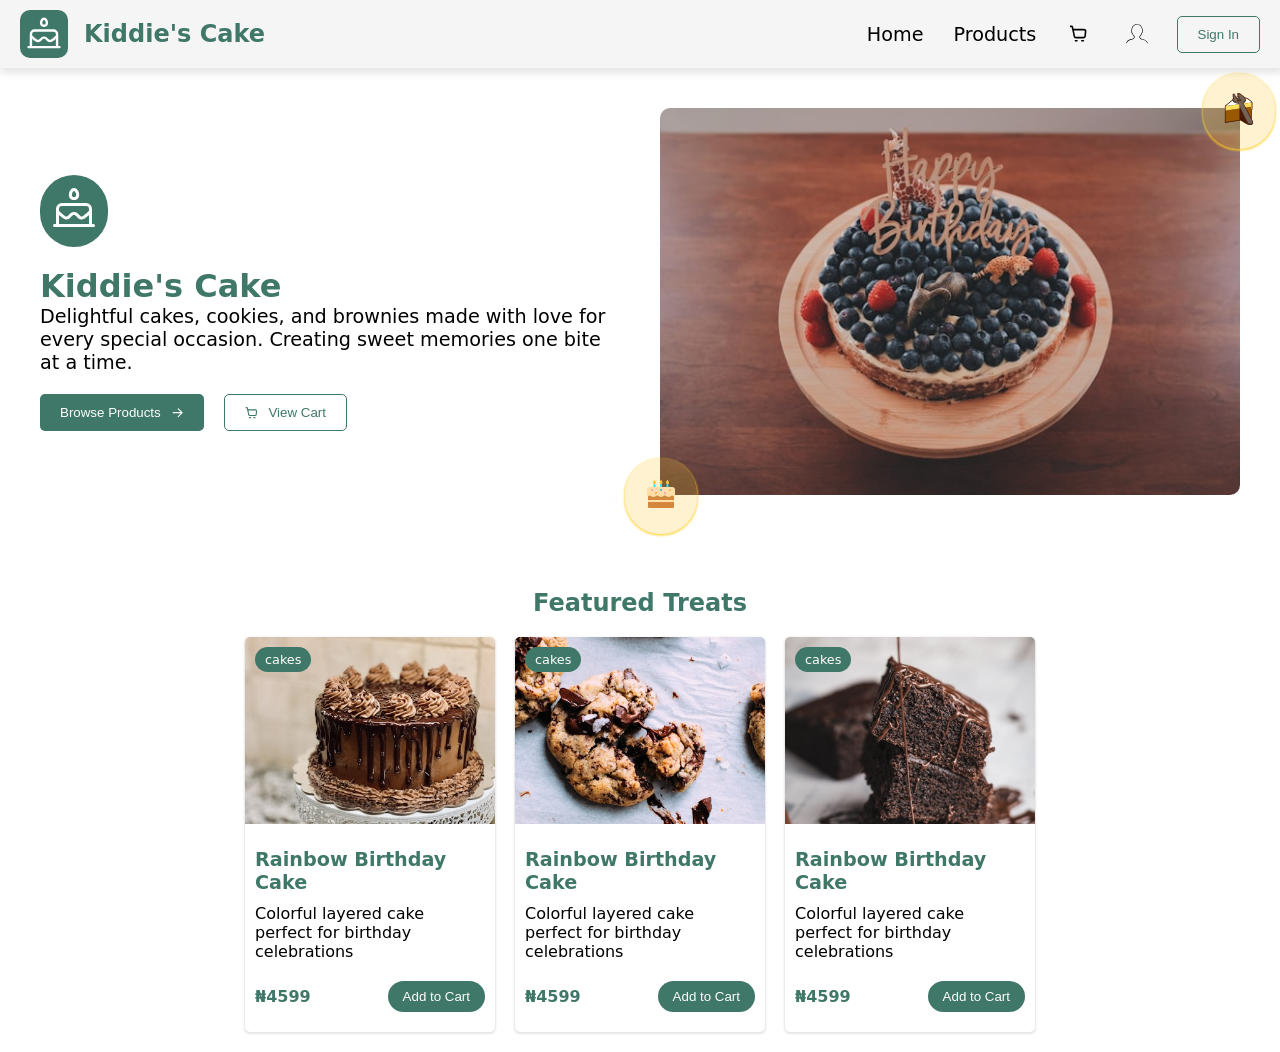
==== commit 67956358: "class: html && css completed" ====
--- a/week3/index.html
+++ b/week3/index.html
@@ -181,7 +181,7 @@
 
         <!-- right hero section image -->
         <div class="img-con">
-          <img src="./cake.png" alt="Cake image" />
+          <img src="./images/cake.png" alt="Cake image" />
           <div class="float top-right">
             <svg
               xmlns="http://www.w3.org/2000/svg"
@@ -269,6 +269,61 @@
           </div>
         </div>
       </section>
+
+      <!-- featured treats section -->
+      <section class="featured">
+        <!-- featured header -->
+        <div class="feat-head-con">
+          <h2>Featured Treats</h2>
+        </div>
+
+        <!-- feature cake cards -->
+        <div class="cake-container">
+          <!-- cake card -->
+          <div class="card">
+            <div class="card-img">
+              <span class="badge">cakes</span>
+              <img src="./images/cake-1.png" alt="my first web card image" />
+            </div>
+            <div class="card-content">
+              <h3>Rainbow Birthday Cake</h3>
+              <p>Colorful layered cake perfect for birthday celebrations</p>
+              <div class="cta card-cta">
+                <p><b>₦4599</b></p>
+                <button class="btn btn-rounded-full card-btn">Add to Cart</button>
+              </div>
+            </div>
+          </div>
+           <div class="card">
+            <div class="card-img">
+              <span class="badge">cakes</span>
+              <img src="./images/cake-2.png" alt="my first web card image" />
+            </div>
+            <div class="card-content">
+              <h3>Rainbow Birthday Cake</h3>
+              <p>Colorful layered cake perfect for birthday celebrations</p>
+              <div class="cta card-cta">
+                <p><b>₦4599</b></p>
+                <button class="btn btn-rounded-full card-btn">Add to Cart</button>
+              </div>
+            </div>
+          </div>
+           <div class="card">
+            <div class="card-img">
+              <span class="badge">cakes</span>
+              <img src="./images/cake-3.png" alt="my first web card image" />
+            </div>
+            <div class="card-content">
+              <h3>Rainbow Birthday Cake</h3>
+              <p>Colorful layered cake perfect for birthday celebrations</p>
+              <div class="cta card-cta">
+                <p><b>₦4599</b></p>
+                <button class="btn btn-rounded-full card-btn">Add to Cart</button>
+              </div>
+            </div>
+          </div>
+        </div>
+      </section>
     </main>
   </body>
 </html>
--- a/week3/style.css
+++ b/week3/style.css
@@ -74,6 +74,21 @@
 }
 .btn-rounded-full {
   border-radius: var(--rounded-full);
+}
+
+
+/* badge style */
+.badge {
+  position: absolute;
+  top: 10px;
+  left: 10px;
+  display: inline-block;
+  padding: 5px 10px;
+  background-color: var(--primary-color);
+  color: var(--neutral-color);
+  border-radius: var(--rounded-full);
+  font-size: 0.8rem;
+  font-weight: 500;
 }
 
 /* visibility styles */
@@ -180,17 +195,15 @@
 
 .pseudo-underline::before {
   content: "";
-  width: 5px;
-  height: 0;
+  width: 0;
+  height: 5px;
   background-color: var(--primary-color);
   position: absolute;
-  top: 10px;
-  left: 0;
-  right: 5px;
+  bottom: -3px;
   transition: all 0.3s ease-in-out;
 }
 .pseudo-underline:hover::before {
-  height: 100%;
+  width: 100%;
 }
 
 .box-hover {
@@ -337,6 +350,90 @@
     top: 5px;
   }
 }
+
+/* featured style section */
+
+.featured{
+  padding: 20px;
+  margin-top: 10px;
+  display: flex;
+  flex-direction: column;
+  justify-content: center;
+}
+.feat-head-con{
+  display: flex;
+  justify-content: center;
+  align-items: center;
+  margin: 10px 0;
+}
+.feat-head-con h2{
+  font-size: 1.5rem;
+  color: var(--primary-color);
+  font-weight: bolder;
+  margin: 10px 0;
+}
+.cake-container{
+  display: grid;
+  grid-template-columns: repeat(auto-fit, 250px);
+  gap: 20px;
+  justify-content: center;
+}
+
+.card{
+  position: relative;
+  width: 250px;
+  height: fit-content;
+  display: flex;
+  flex-direction: column;
+  gap: 10px;
+  border-radius: var(--rounded-sm);
+  box-shadow: 0 1px 2px 1px #e5e5e5;
+}
+.card-img img{
+  width: 100%;
+  height: auto;
+  border-top-left-radius: var(--rounded-sm);
+  border-top-right-radius: var(--rounded-sm);
+}
+.card-content{
+  display: flex;
+  flex-direction: column;
+  gap: 10px;
+  padding: 10px;
+}
+.card-content h3{
+  font-size: 1.2rem;
+  color: var(--primary-color);
+  font-weight: bolder;
+  transition: all 0.5s ease-in-out;
+}
+.card-content h3:hover{
+  color: var(--secondary-color);
+}
+.card-content p{
+  font-size: 1rem;
+  color: var(--black);
+  font-weight: light;
+}
+.card-cta{
+  justify-content: space-between;
+  align-items: center;  
+  margin: 10px 0;
+}
+.card-cta p{
+  color: var(--primary-color);
+}
+.card-btn{
+  padding: 8px 15px;
+  font-weight: 500;
+}
+
+
+
+
+
+
+
 
 
 @keyframes floatBounce {
